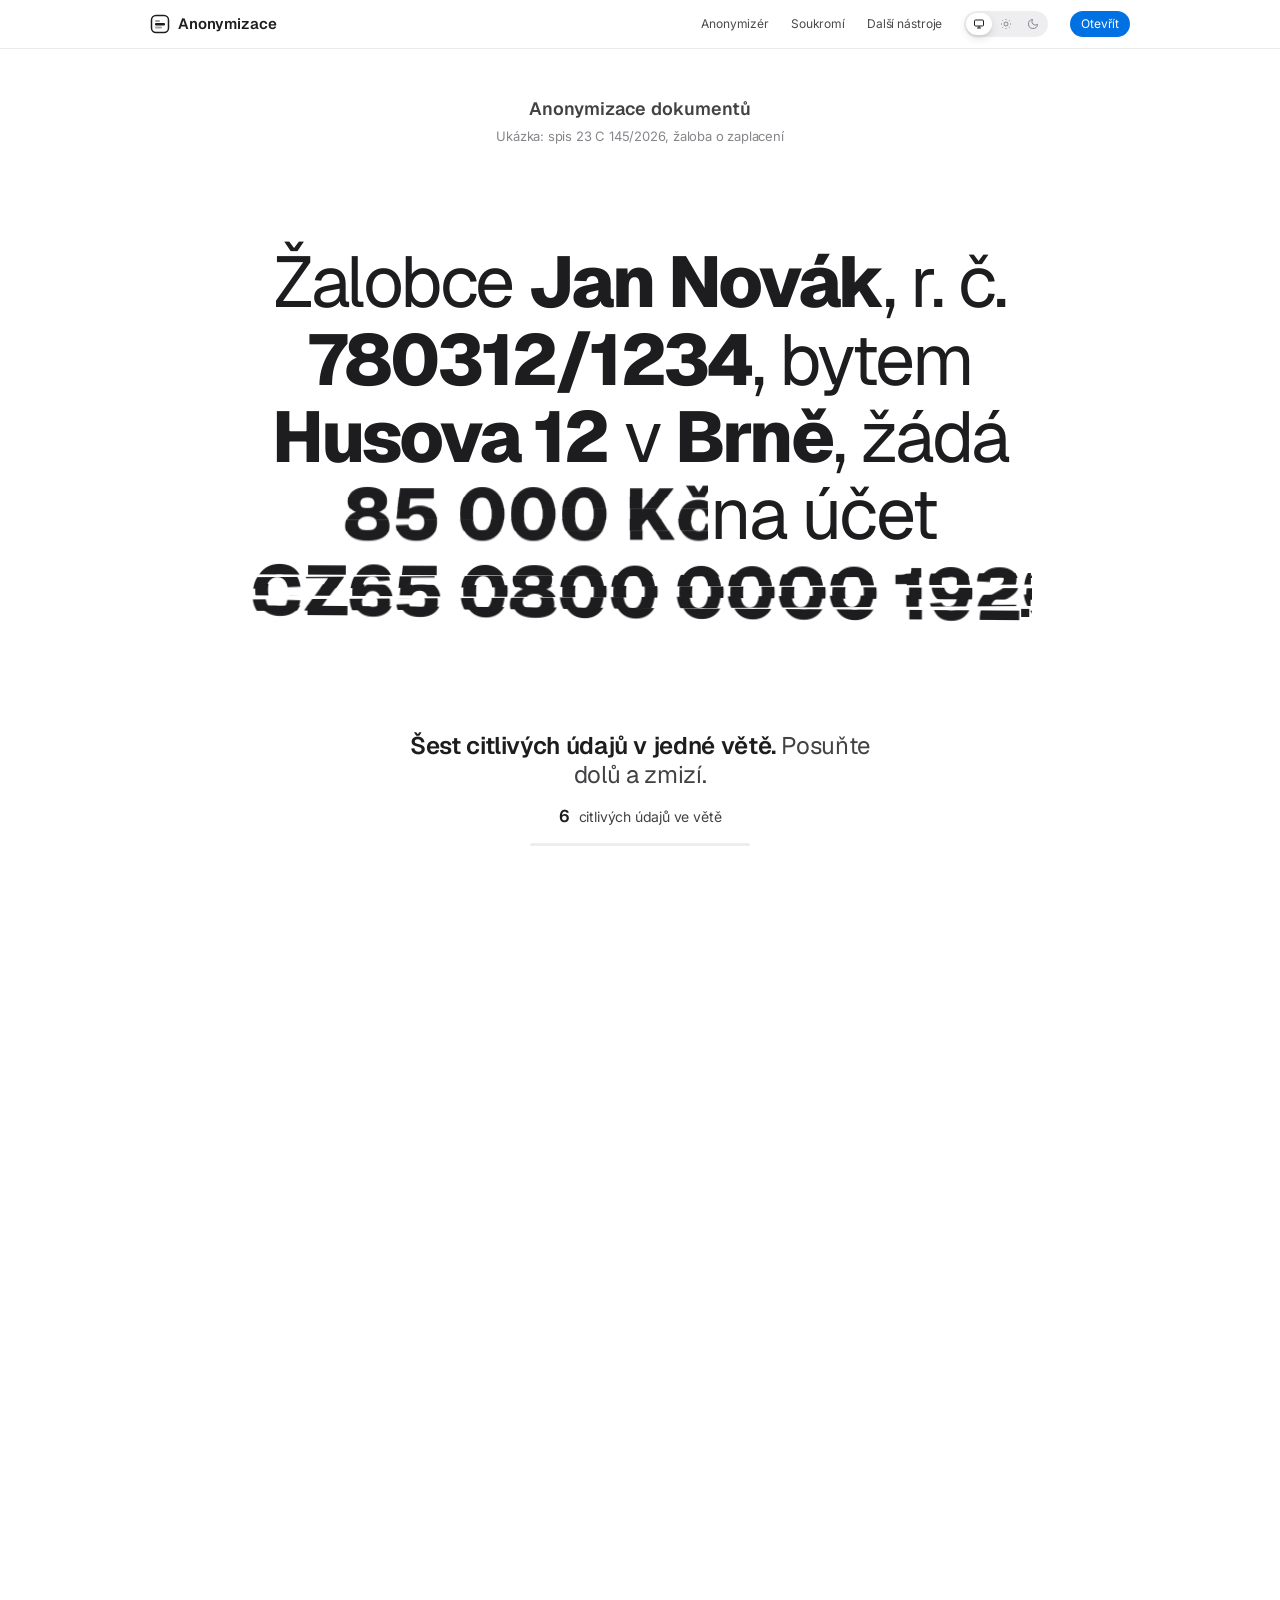
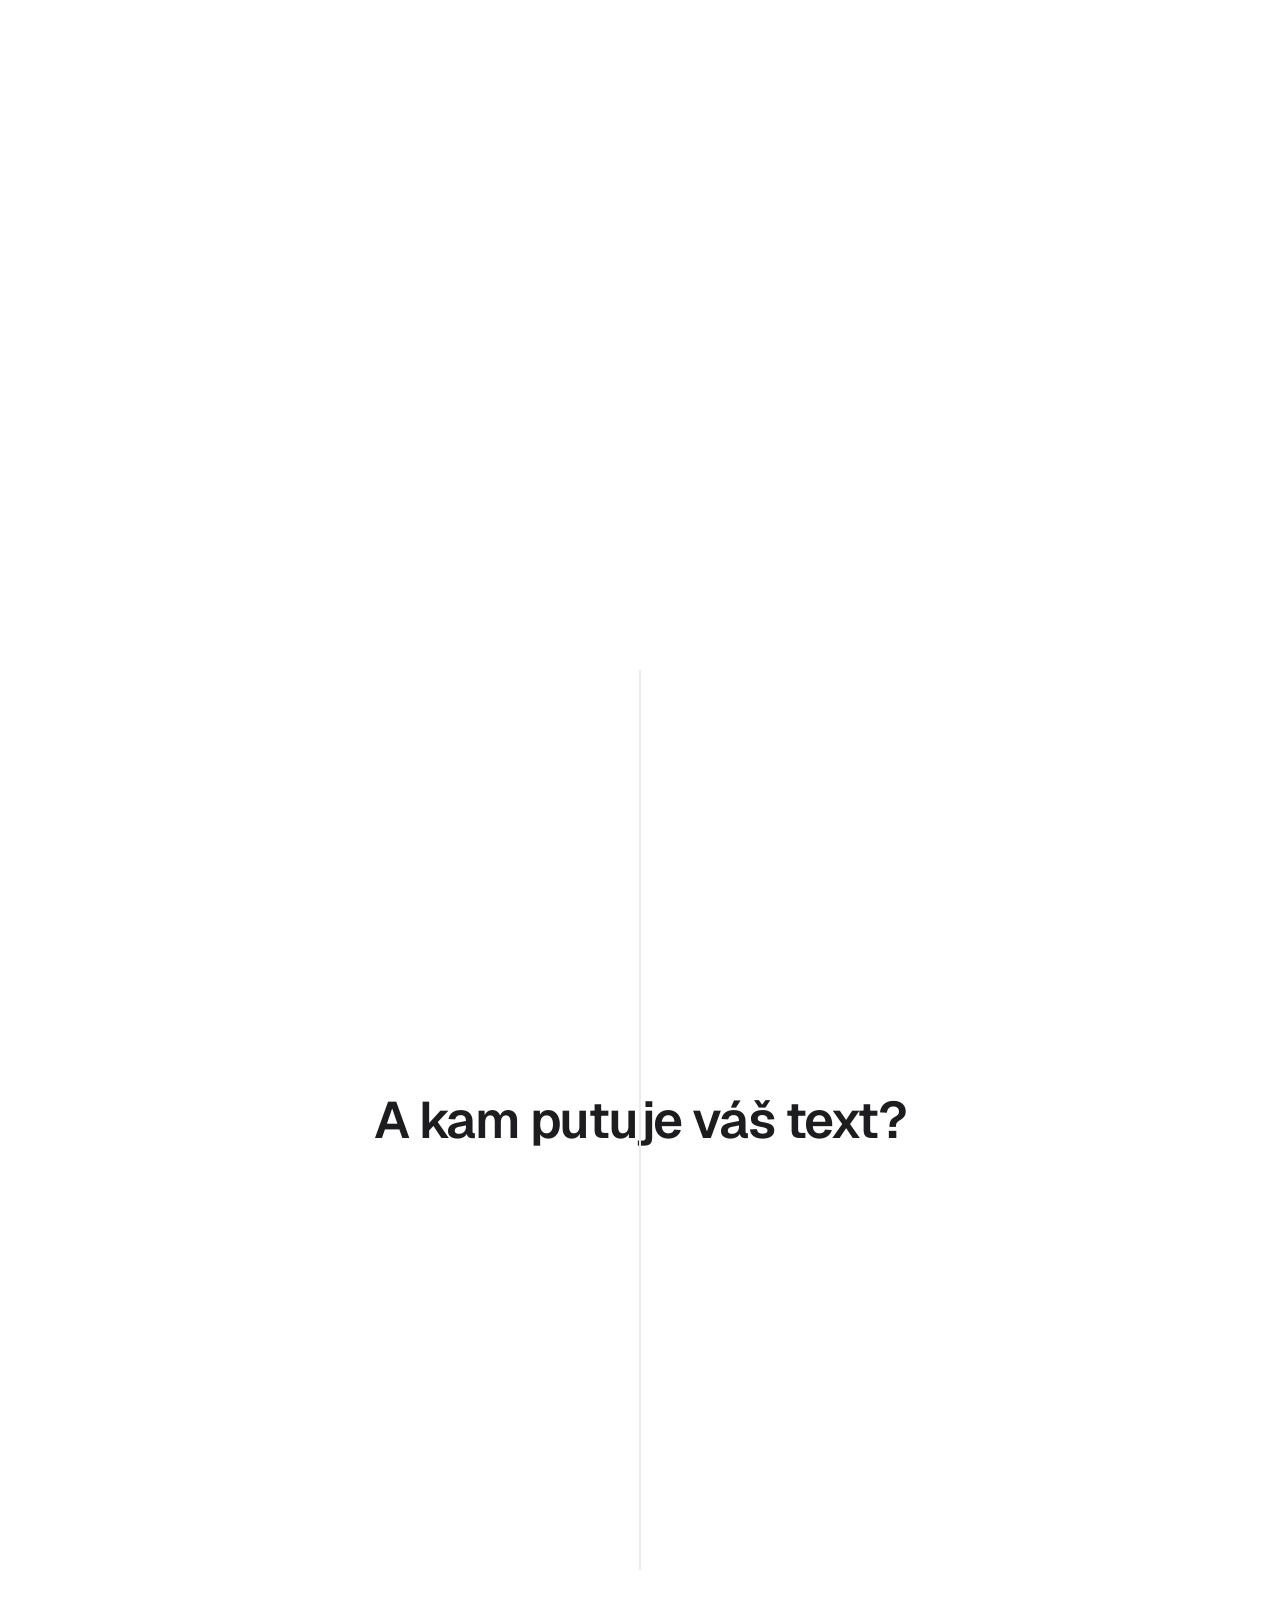
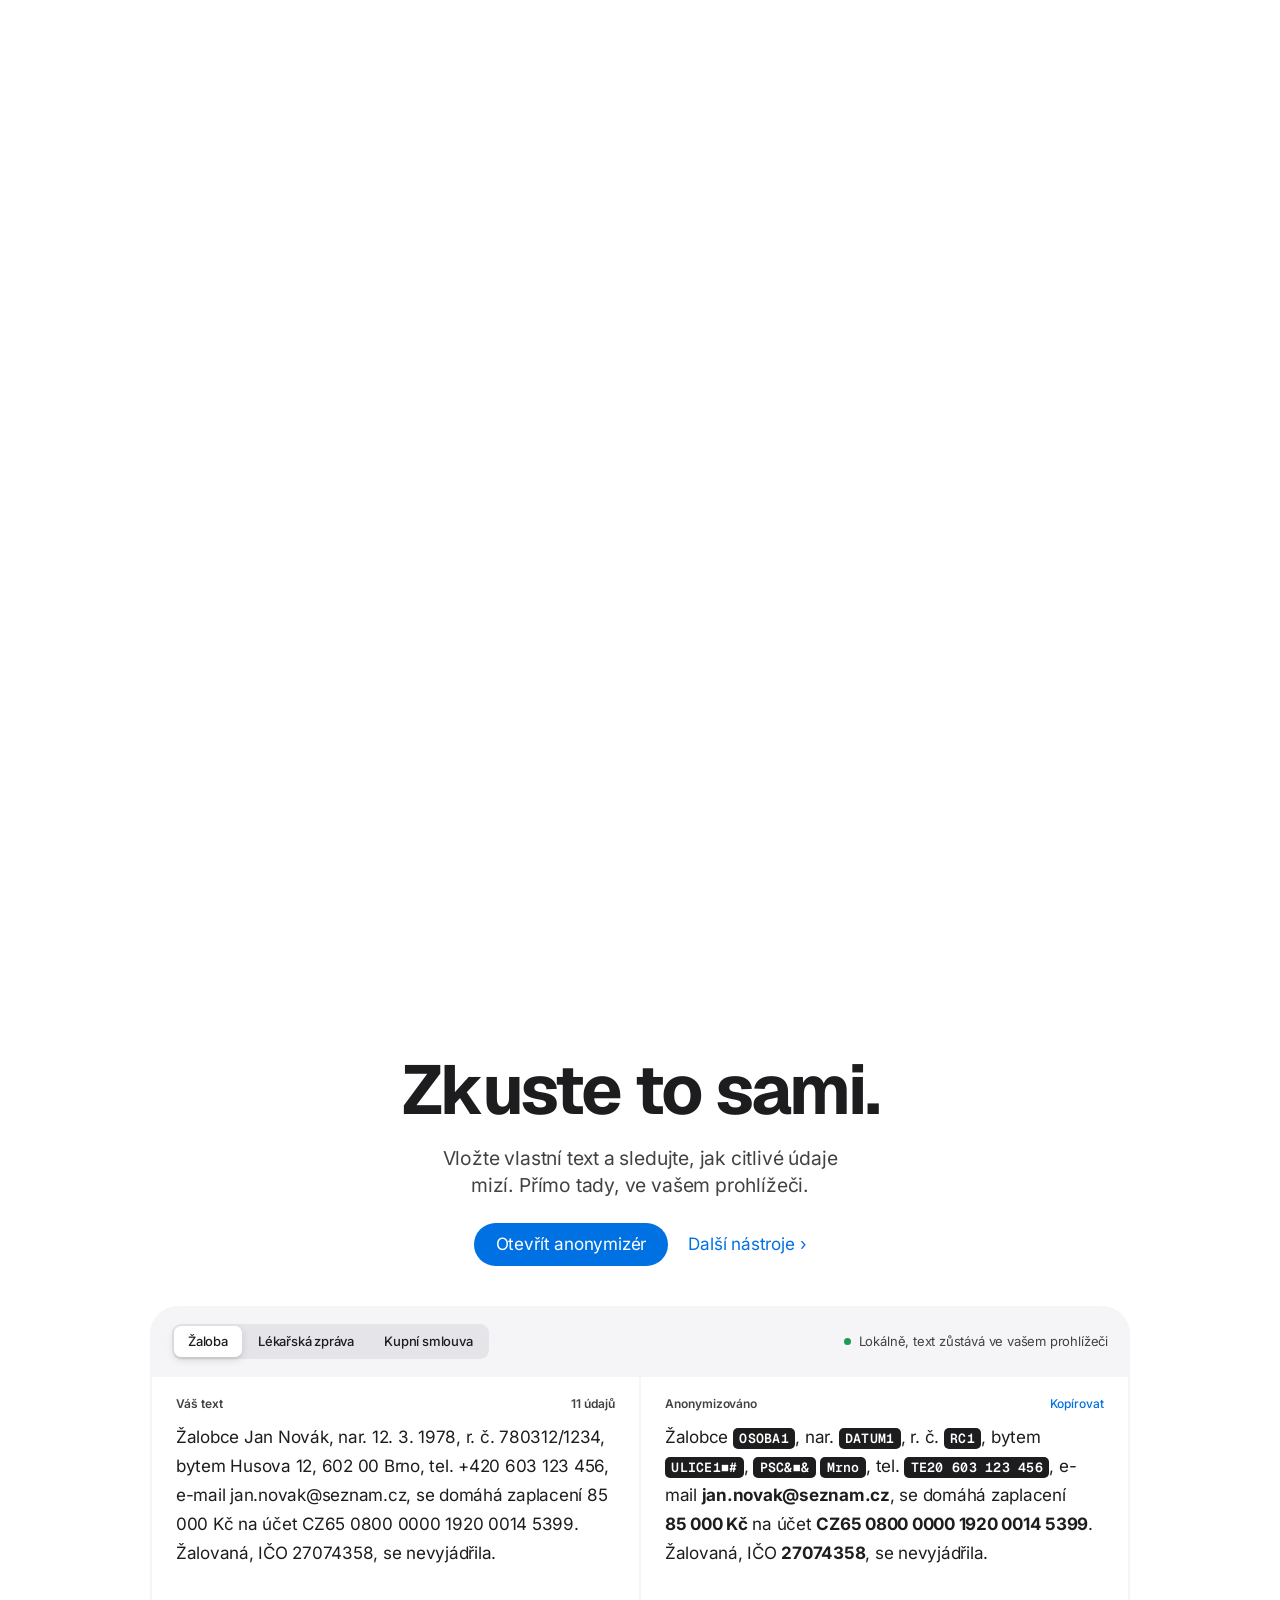
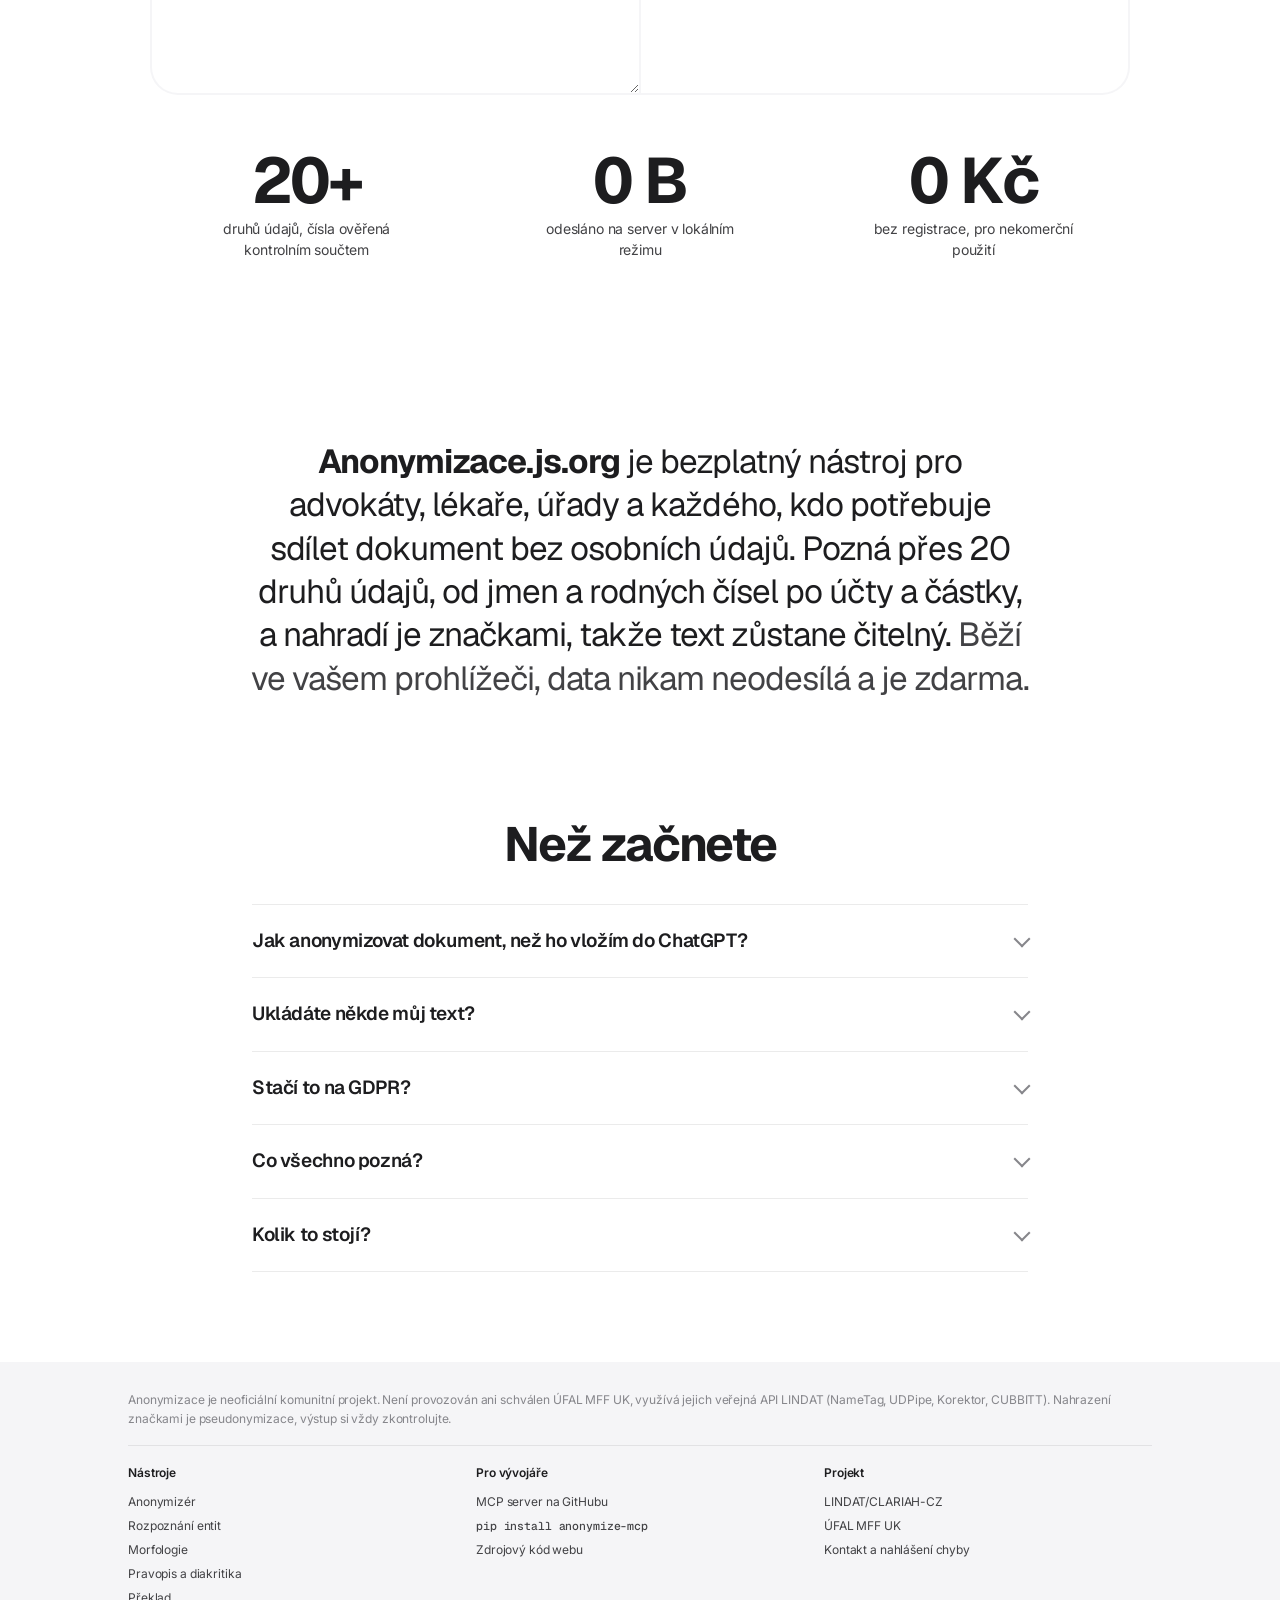
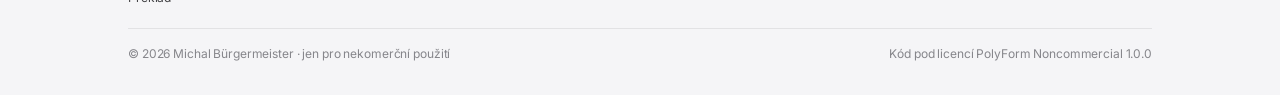
==== web/index.html @ 59de9a31 "Web anonymizace.js.org sloučen do repa (dřív Buggy1111/czech-nlp-toolkit), s historií Co-Authored-By" ====
<!DOCTYPE html>
<html lang="cs">
<head>
<meta charset="UTF-8">
<meta http-equiv="Content-Security-Policy" content="default-src 'self'; script-src 'self' 'sha256-4JSC+Jw/ElqYUpX/H+CgMYIP0Z0YMfnf02qFKsl3Cds='; connect-src 'self'; style-src 'self' 'unsafe-inline'; img-src 'self' data:; font-src 'self'; object-src 'none'; base-uri 'self'; form-action 'self'">
<meta name="viewport" content="width=device-width, initial-scale=1.0, viewport-fit=cover">
<title>Anonymizace dokumentů online zdarma | jména, rodná čísla, GDPR</title>
<meta name="description" content="Anonymizujte žaloby, lékařské zprávy i smlouvy přímo v prohlížeči, než je pošlete do ChatGPT nebo zveřejníte. Jména, rodná čísla, adresy, účty i částky se nahradí značkami. Zdarma, bez registrace, text neopustí váš počítač.">
<meta name="author" content="Michal Bürgermeister">
<meta name="robots" content="index, follow, max-image-preview:large, max-snippet:-1">
<meta name="theme-color" content="#ffffff" media="(prefers-color-scheme: light)">
<meta name="theme-color" content="#000000" media="(prefers-color-scheme: dark)">
<link rel="icon" href="favicon.svg" type="image/svg+xml">
<link rel="apple-touch-icon" href="favicon.svg">
<link rel="manifest" href="site.webmanifest">
<link rel="canonical" href="https://anonymizace.js.org/">
<link rel="alternate" hreflang="cs" href="https://anonymizace.js.org/">
<link rel="alternate" hreflang="x-default" href="https://anonymizace.js.org/">
<link rel="alternate" type="text/markdown" title="Popis pro AI (llms.txt)" href="https://anonymizace.js.org/llms.txt">
<meta property="og:type" content="website">
<meta property="og:site_name" content="Anonymizace">
<meta property="og:locale" content="cs_CZ">
<meta property="og:title" content="Anonymizace českých dokumentů — text neopustí váš počítač">
<meta property="og:description" content="Jména, rodná čísla, adresy, účty i částky se nahradí značkami. Zdarma, v prohlížeči, bez registrace.">
<meta property="og:url" content="https://anonymizace.js.org/">
<meta property="og:image" content="https://anonymizace.js.org/og-image.png">
<meta property="og:image:width" content="1200">
<meta property="og:image:height" content="630">
<meta property="og:image:alt" content="Věta ze spisu, ve které jsou jméno, rodné číslo, adresa, částka a účet nahrazené značkami OSOBA1, RC1, ULICE1, CASTKA1 a IBAN1.">
<meta name="twitter:card" content="summary_large_image">
<meta name="twitter:title" content="Anonymizace českých dokumentů — text neopustí váš počítač">
<meta name="twitter:description" content="Jména, rodná čísla, adresy, účty i částky se nahradí značkami. Zdarma, v prohlížeči.">
<meta name="twitter:image" content="https://anonymizace.js.org/og-image.png">
<link rel="preload" href="fonts/geist-latin.woff2" as="font" type="font/woff2" crossorigin>
<link rel="stylesheet" href="css/fonts.css">
<link rel="stylesheet" href="css/site.css">
<link rel="stylesheet" href="css/landing.css">
<script src="js/theme.js"></script>
</head>
<body>
<noscript><div class="noscript">Animace a živá ukázka potřebují JavaScript. Obsah stránky si přečtete i bez něj.</div></noscript>
<header class="site-nav"><div class="nav gut">
  <a class="mark" href="./" aria-label="Anonymizace, úvod"><svg viewBox="0 0 20 20" aria-hidden="true"><rect x="1.5" y="1.5" width="17" height="17" rx="4.5" fill="none" stroke="currentColor" stroke-width="1.5"/><rect x="5" y="6" width="5" height="2" rx="1" fill="currentColor" opacity=".4"/><rect x="5" y="9" width="10" height="2.4" rx="1" fill="currentColor"/><rect x="5" y="12.4" width="7" height="2" rx="1" fill="currentColor" opacity=".4"/></svg>Anonymizace</a>
  <nav class="links" aria-label="Hlavní"><a href="anonymize.html">Anonymizér</a><a href="#vault">Soukromí</a><a href="nastroje.html">Další nástroje</a></nav>
  <div class="theme" role="group" aria-label="Vzhled">
    <button type="button" data-t="system" aria-label="Podle systému"><svg viewBox="0 0 24 24" fill="none" stroke="currentColor" stroke-width="2"><rect x="3" y="4" width="18" height="12" rx="2"/><path d="M8 20h8M12 16v4"/></svg></button>
    <button type="button" data-t="light" aria-label="Denní režim"><svg viewBox="0 0 24 24" fill="none" stroke="currentColor" stroke-width="2"><circle cx="12" cy="12" r="4"/><path d="M12 2v2M12 20v2M4.9 4.9l1.4 1.4M17.7 17.7l1.4 1.4M2 12h2M20 12h2M4.9 19.1l1.4-1.4M17.7 6.3l1.4-1.4"/></svg></button>
    <button type="button" data-t="dark" aria-label="Noční režim"><svg viewBox="0 0 24 24" fill="none" stroke="currentColor" stroke-width="2"><path d="M21 12.8A9 9 0 1 1 11.2 3a7 7 0 0 0 9.8 9.8z"/></svg></button>
  </div>
  <a class="open" href="anonymize.html">Otevřít</a>
</div></header>

<main id="top">
<section class="dossier" id="dossier" aria-label="Ukázka anonymizace">
  <div class="d-stage gut">
    <div class="d-meta"><h1 class="d-eyebrow">Anonymizace dokumentů</h1><p class="d-sub">Ukázka: spis 23 C 145/2026, žaloba o zaplacení</p></div>
    <p class="d-text" id="dtext">Žalobce <span class="pii" data-tok="OSOBA1">Jan Novák</span>, r.&nbsp;č. <span class="pii" data-tok="RC1">780312/1234</span>, bytem <span class="pii" data-tok="ULICE1">Husova 12</span> v&nbsp;<span class="pii" data-tok="MESTO1">Brně</span>, žádá <span class="pii" data-tok="CASTKA1">85 000 Kč</span> na účet <span class="pii" data-tok="IBAN1">CZ65 0800 0000 1920</span>.</p>
    <div class="d-foot">
      <div class="d-caps">
        <p id="cap0">Šest citlivých údajů v&nbsp;jedné větě. <em>Posuňte dolů a&nbsp;zmizí.</em></p>
        <p id="cap1" style="opacity:0">Po anonymizaci <em>ani jeden.</em></p>
      </div>
      <div class="d-count"><strong id="cnt">6</strong><span>citlivých údajů ve větě</span></div>
      <div class="d-prog"><i id="dprog"></i></div>
    </div>
  </div>
</section>

<section class="vault" id="vault" aria-label="Kam jdou data">
  <div class="v-stage">
    <div class="v-mask gut" id="vmask">
      <div class="v-in">
        <div class="beat" id="bA">
          <span class="kick">Lokální režim</span>
          <h2><span id="hA1">Nikam.</span><em id="hA2">Zůstane u&nbsp;vás.</em></h2>
          <div class="flow" id="flowA" role="img" aria-label="Text neopustí váš počítač, cesta do internetu je zablokovaná"><span class="node"><svg viewBox="0 0 24 24" fill="none" stroke="currentColor" stroke-width="1.8" aria-hidden="true"><rect x="4" y="4" width="16" height="11" rx="2"/><path d="M2 19h20"/></svg>Váš počítač</span><span class="wire"><i class="pk"></i><b class="stop" aria-hidden="true">×</b></span><span class="node dim"><svg viewBox="0 0 24 24" fill="none" stroke="currentColor" stroke-width="1.8" aria-hidden="true"><circle cx="12" cy="12" r="9"/><path d="M3 12h18M12 3a14 14 0 0 1 0 18M12 3a14 14 0 0 0 0 18"/></svg>Internet</span></div>
          <div class="stats" id="statsA"><div><strong>0&nbsp;B</strong><span>odesláno</span></div><div><strong>0</strong><span>serverů</span></div><div><strong>100&nbsp;%</strong><span>ve vašem prohlížeči</span></div></div>
        </div>
        <div class="beat" id="bB" style="opacity:0;visibility:hidden">
          <span class="kick">Přesný režim</span>
          <h2><span>Potřebujete víc?</span><em>Stačí přepnout.</em></h2>
          <div class="sw" aria-hidden="true"><span id="swL">Lokálně</span><i><b id="swK"></b></i><span id="swR">Přesně</span></div>
          <div class="flow flowB" id="flowB" role="img" aria-label="V přesném režimu jde text na server LINDAT"><span class="node"><svg viewBox="0 0 24 24" fill="none" stroke="currentColor" stroke-width="1.8" aria-hidden="true"><rect x="4" y="4" width="16" height="11" rx="2"/><path d="M2 19h20"/></svg>Váš počítač</span><span class="wire" id="wireB"><i class="pk"></i></span><span class="node"><svg viewBox="0 0 24 24" fill="none" stroke="currentColor" stroke-width="1.8" aria-hidden="true"><path d="M3 9l9-5 9 5M5 9v9M19 9v9M9 9v9M15 9v9M3 20h18"/></svg>LINDAT, MFF&nbsp;UK</span></div>
          <p class="note" id="noteB">Text odejde šifrovaně na akademický server jen tehdy, když to sami zapnete. Pak pozná jména a firmy i ve skloňovaných tvarech.</p>
        </div>
      </div>
    </div>
    <div class="door l" id="dl" aria-hidden="true"><p class="v-q">A kam putuje váš text?</p></div>
    <div class="door r" id="dr"><p class="v-q">A kam putuje váš text?</p></div>
  </div>
</section>

<section class="demo gut" id="ukazka">
  <div class="demo-h" data-reveal="0"><h2>Zkuste to sami.</h2><p>Vložte vlastní text a sledujte, jak citlivé údaje mizí. Přímo tady, ve vašem prohlížeči.</p>
    <div class="ctas"><a class="btn" href="anonymize.html">Otevřít anonymizér</a><a class="lnk" href="nastroje.html">Další nástroje ›</a></div></div>
  <div class="bench" data-reveal="1">
    <div class="bench-top">
      <div class="seg" role="group" aria-label="Ukázkové texty"><button type="button" class="chip" data-s="zaloba" aria-pressed="true">Žaloba</button><button type="button" class="chip" data-s="zprava" aria-pressed="false">Lékařská zpráva</button><button type="button" class="chip" data-s="smlouva" aria-pressed="false">Kupní smlouva</button></div>
      <span class="mode"><i></i>Lokálně, text zůstává ve vašem prohlížeči</span>
    </div>
    <div class="panes">
      <div class="pane"><div class="ph"><label for="src">Váš text</label><span id="n">0 údajů</span></div><textarea id="src" spellcheck="false" maxlength="20000"></textarea></div>
      <div class="pane"><div class="ph"><span>Anonymizováno</span><button type="button" class="copy" id="copy">Kopírovat</button></div><div class="out" id="out" aria-live="polite"></div></div>
    </div>
  </div>
  <div class="facts" data-reveal="2">
    <div><strong data-to="20">20+</strong><span>druhů údajů, čísla ověřená kontrolním součtem</span></div>
    <div><strong>0&nbsp;B</strong><span>odesláno na server v lokálním režimu</span></div>
    <div><strong>0&nbsp;Kč</strong><span>bez registrace, pro nekomerční použití</span></div>
  </div>
</section>

<section class="about gut" aria-label="O nástroji">
  <p data-reveal="0"><b>Anonymizace.js.org</b> je bezplatný nástroj pro advokáty, lékaře, úřady a každého, kdo potřebuje sdílet dokument bez osobních údajů. Pozná přes 20 druhů údajů, od jmen a rodných čísel po účty a částky, a nahradí je značkami, takže text zůstane čitelný. <span>Běží ve vašem prohlížeči, data nikam neodesílá a je zdarma.</span></p>
</section>

<section class="faq gut" id="otazky">
  <h2>Než začnete</h2>
    <details><summary>Jak anonymizovat dokument, než ho vložím do ChatGPT?</summary><p>Vložte text do anonymizéru nebo nahrajte PDF, Word či TXT. Jména, rodná čísla, adresy, účty a další údaje se nahradí značkami jako OSOBA1 nebo RC1. Výsledek zkopírujete a vložíte do ChatGPT, Claude nebo Gemini. Model pak pracuje s textem, ale osobní údaje nevidí.</p></details>
  <details><summary>Ukládáte někde můj text?</summary><p>Ne. Web nemá vlastní server ani databázi. V lokálním režimu text vůbec neopustí prohlížeč. V přesném režimu ho zpracuje akademický server LINDAT na MFF UK a výsledek se vrátí jen vám.</p></details>
  <details><summary>Stačí to na GDPR?</summary><p>Nahrazení značkami je pseudonymizace podle čl. 4 odst. 5 GDPR. Výrazně snižuje riziko, ale za výsledek odpovídá ten, kdo dokument předává. Výstup si před odesláním vždy přečtěte.</p></details>
  <details><summary>Co všechno pozná?</summary><p>Jména, rodná čísla s kontrolou dělitelnosti, IČO, DIČ, IBAN a čísla účtů, peněžní částky, platební karty, telefony, e-maily, adresy a PSČ, data narození, SPZ, VIN, čísla dokladů, datové schránky, spisové značky i diagnózy MKN-10.</p></details>
  <details><summary>Kolik to stojí?</summary><p>Nic, pro nekomerční použití. Projekt je neoficiální a staví na veřejných nástrojích LINDAT a ÚFAL MFF UK.</p></details>
</section>
</main>

<footer class="site-footer gut"><div class="f-in">
  <p class="f-note">Anonymizace je neoficiální komunitní projekt. Není provozován ani schválen ÚFAL MFF UK, využívá jejich veřejná API LINDAT (NameTag, UDPipe, Korektor, CUBBITT). Nahrazení značkami je pseudonymizace, výstup si vždy zkontrolujte.</p>
  <div class="f-cols">
    <div><h2>Nástroje</h2><a href="anonymize.html">Anonymizér</a><a href="nastroje.html#ner">Rozpoznání entit</a><a href="nastroje.html#morf">Morfologie</a><a href="nastroje.html#korek">Pravopis a diakritika</a><a href="nastroje.html#prek">Překlad</a></div>
    <div><h2>Pro vývojáře</h2><a href="https://github.com/Buggy1111/anonymize-mcp" rel="noopener">MCP server na GitHubu</a><a href="https://pypi.org/project/anonymize-mcp/" rel="noopener"><code>pip install anonymize-mcp</code></a><a href="https://github.com/Buggy1111/czech-nlp-toolkit" rel="noopener">Zdrojový kód webu</a></div>
    <div><h2>Projekt</h2><a href="https://lindat.mff.cuni.cz/" rel="noopener">LINDAT/CLARIAH-CZ</a><a href="https://ufal.mff.cuni.cz/" rel="noopener">ÚFAL MFF UK</a><a href="mailto:michalbugy12@gmail.com?subject=Anonymizace%20%E2%80%93%20zp%C4%9Btn%C3%A1%20vazba">Kontakt a nahlášení chyby</a></div>
  </div>
  <div class="f-bottom"><span>© 2026 Michal Bürgermeister · jen pro nekomerční použití</span><span>Kód pod licencí PolyForm Noncommercial 1.0.0</span></div>
</div></footer>

<script src="js/vendor/lenis.min.js"></script>
<script src="js/ner-common.js"></script>
<script src="js/anonymize-engine.js"></script>
<script src="js/site.js"></script>
<script src="js/landing.js"></script>

<script type="application/ld+json">
{"@context":"https://schema.org","@graph":[{"@type":"WebSite","@id":"https://anonymizace.js.org/#web","url":"https://anonymizace.js.org/","name":"Anonymizace","alternateName":["Anonymizace.js.org","Czech NLP Toolkit"],"inLanguage":"cs","description":"Anonymizace českých dokumentů v prohlížeči.","publisher":{"@id":"https://anonymizace.js.org/#autor"}},{"@type":"Person","@id":"https://anonymizace.js.org/#autor","name":"Michal Bürgermeister","url":"https://github.com/Buggy1111","sameAs":["https://github.com/Buggy1111","https://pypi.org/project/anonymize-mcp/"]},{"@type":"WebApplication","@id":"https://anonymizace.js.org/#app","name":"Anonymizace dokumentů","url":"https://anonymizace.js.org/","description":"Bezplatná anonymizace osobních údajů v českých dokumentech přímo v prohlížeči. Jména, rodná čísla, adresy, účty i peněžní částky se nahradí značkami OSOBA1, RC1, CASTKA1. Lokální offline režim i přesný režim s rozpoznáváním entit (NameTag, ÚFAL MFF UK).","applicationCategory":"SecurityApplication","applicationSubCategory":"Anonymizace a pseudonymizace dokumentů","operatingSystem":"Webový prohlížeč","browserRequirements":"Requires JavaScript","inLanguage":"cs","isAccessibleForFree":true,"offers":{"@type":"Offer","price":"0","priceCurrency":"CZK"},"image":"https://anonymizace.js.org/og-image.png","screenshot":"https://anonymizace.js.org/og-image.png","dateModified":"2026-11-14","featureList":["Přes 20 druhů osobních údajů","Rodná čísla, IČO a IBAN ověřené kontrolním součtem","Peněžní částky","Lokální režim bez odesílání dat","Přesný režim s NER (NameTag, ÚFAL)","Nahrání PDF, DOCX a TXT"],"audience":{"@type":"Audience","audienceType":"advokáti, lékaři, úřady, soudy, novináři, vývojáři"},"author":{"@id":"https://anonymizace.js.org/#autor"},"isPartOf":{"@id":"https://anonymizace.js.org/#web"},"isBasedOn":"https://github.com/Buggy1111/anonymize-mcp","license":"https://polyformproject.org/licenses/noncommercial/1.0.0/"},{"@type":"FAQPage","@id":"https://anonymizace.js.org/#otazky","mainEntity":[{"@type":"Question","name":"Jak anonymizovat dokument, než ho vložím do ChatGPT?","acceptedAnswer":{"@type":"Answer","text":"Vložte text do anonymizéru nebo nahrajte PDF, Word či TXT. Jména, rodná čísla, adresy, účty a další údaje se nahradí značkami jako OSOBA1 nebo RC1. Výsledek zkopírujete a vložíte do ChatGPT, Claude nebo Gemini. Model pak pracuje s textem, ale osobní údaje nevidí."}},{"@type":"Question","name":"Ukládáte někde můj text?","acceptedAnswer":{"@type":"Answer","text":"Ne. Web nemá vlastní server ani databázi. V lokálním režimu text vůbec neopustí prohlížeč. V přesném režimu ho zpracuje akademický server LINDAT na MFF UK a výsledek se vrátí jen vám."}},{"@type":"Question","name":"Stačí to na GDPR?","acceptedAnswer":{"@type":"Answer","text":"Nahrazení značkami je pseudonymizace podle čl. 4 odst. 5 GDPR. Výrazně snižuje riziko, ale za výsledek odpovídá ten, kdo dokument předává. Výstup si před odesláním vždy přečtěte."}},{"@type":"Question","name":"Co všechno pozná?","acceptedAnswer":{"@type":"Answer","text":"Jména, rodná čísla s kontrolou dělitelnosti, IČO, DIČ, IBAN a čísla účtů, peněžní částky, platební karty, telefony, e-maily, adresy a PSČ, data narození, SPZ, VIN, čísla dokladů, datové schránky, spisové značky i diagnózy MKN-10."}},{"@type":"Question","name":"Kolik to stojí?","acceptedAnswer":{"@type":"Answer","text":"Nic, pro nekomerční použití. Projekt je neoficiální a staví na veřejných nástrojích LINDAT a ÚFAL MFF UK."}}]}]}
</script>
</body>
</html>
---- web/css/fonts.css ----
/* Self-hosted (SIL OFL 1.1): Geist, Geist Mono (Vercel), Inter (Rasmus Andersson). Bez Google Fonts — žádný požadavek na třetí stranu. */
@font-face{font-family:'Geist';font-style:normal;font-weight:300 800;font-display:swap;src:url(../fonts/geist-latin-ext.woff2) format('woff2');unicode-range:U+0100-02BA, U+02BD-02C5, U+02C7-02CC, U+02CE-02D7, U+02DD-02FF, U+0304, U+0308, U+0329, U+1D00-1DBF, U+1E00-1E9F, U+1EF2-1EFF, U+2020, U+20A0-20AB, U+20AD-20C4, U+2113, U+2C60-2C7F, U+A720-A7FF}
@font-face{font-family:'Geist';font-style:normal;font-weight:300 800;font-display:swap;src:url(../fonts/geist-latin.woff2) format('woff2');unicode-range:U+0000-00FF, U+0131, U+0152-0153, U+02BB-02BC, U+02C6, U+02DA, U+02DC, U+0304, U+0308, U+0329, U+2000-206F, U+20AC, U+2122, U+2191, U+2193, U+2212, U+2215, U+FEFF, U+FFFD}
@font-face{font-family:'Geist Mono';font-style:normal;font-weight:500 600;font-display:swap;src:url(../fonts/geist-mono-latin-ext.woff2) format('woff2');unicode-range:U+0100-02BA, U+02BD-02C5, U+02C7-02CC, U+02CE-02D7, U+02DD-02FF, U+0304, U+0308, U+0329, U+1D00-1DBF, U+1E00-1E9F, U+1EF2-1EFF, U+2020, U+20A0-20AB, U+20AD-20C4, U+2113, U+2C60-2C7F, U+A720-A7FF}
@font-face{font-family:'Geist Mono';font-style:normal;font-weight:500 600;font-display:swap;src:url(../fonts/geist-mono-latin.woff2) format('woff2');unicode-range:U+0000-00FF, U+0131, U+0152-0153, U+02BB-02BC, U+02C6, U+02DA, U+02DC, U+0304, U+0308, U+0329, U+2000-206F, U+20AC, U+2122, U+2191, U+2193, U+2212, U+2215, U+FEFF, U+FFFD}
@font-face{font-family:'Inter';font-style:normal;font-weight:400 700;font-display:swap;src:url(../fonts/inter-latin-ext.woff2) format('woff2');unicode-range:U+0100-02BA, U+02BD-02C5, U+02C7-02CC, U+02CE-02D7, U+02DD-02FF, U+0304, U+0308, U+0329, U+1D00-1DBF, U+1E00-1E9F, U+1EF2-1EFF, U+2020, U+20A0-20AB, U+20AD-20C4, U+2113, U+2C60-2C7F, U+A720-A7FF}
@font-face{font-family:'Inter';font-style:normal;font-weight:400 700;font-display:swap;src:url(../fonts/inter-latin.woff2) format('woff2');unicode-range:U+0000-00FF, U+0131, U+0152-0153, U+02BB-02BC, U+02C6, U+02DA, U+02DC, U+0304, U+0308, U+0329, U+2000-206F, U+20AC, U+2122, U+2191, U+2193, U+2212, U+2215, U+FEFF, U+FFFD}
---- web/css/site.css ----
/* site.css — sdílený vzhled všech stránek (tokeny, lišta, patička, tlačítka, přepínače).
   Styl: Apple-like. Bílá / #f5f5f7 ve dne, černá v noci, šedé jen na vedlejší text,
   modrá jen na akce. Zvýraznění = tloušťka písma, ne barva. */
:root{
  --bg:#ffffff; --bg2:#f5f5f7; --fg:#1d1d1f; --fg2:#424245; --mut:#86868b; --line:rgba(0,0,0,.08); --line2:rgba(0,0,0,.14);
  --pii:#1d1d1f; --blue:#0071e3; --blue-h:#0077ed; --ok:#1d9a55; --err:#d70015;
  --glass:rgba(255,255,255,.72); --seg:rgba(118,118,128,.12); --seg-on:#ffffff; --shadow:0 3px 8px rgba(0,0,0,.12),0 3px 1px rgba(0,0,0,.04);
  --tok-bg:#1d1d1f; --tok-fg:#ffffff;
  --f-display:"Geist","Inter","Segoe UI",system-ui,sans-serif;
  --f-body:"Inter","Segoe UI",system-ui,-apple-system,sans-serif;
  --f-mono:"Geist Mono",ui-monospace,"SF Mono",Menlo,Consolas,monospace;
  --ease:cubic-bezier(.28,.11,.32,1);
  color-scheme:light;
}
@media (prefers-color-scheme: dark){:root:not([data-theme="light"]){
  --bg:#000000; --bg2:#161617; --fg:#f5f5f7; --fg2:#d2d2d7; --mut:#86868b; --line:rgba(255,255,255,.1); --line2:rgba(255,255,255,.18);
  --pii:#f5f5f7; --blue:#0a84ff; --blue-h:#409cff; --ok:#30d158; --err:#ff6961;
  --glass:rgba(22,22,23,.72); --seg:rgba(118,118,128,.24); --seg-on:#636366; --shadow:0 3px 8px rgba(0,0,0,.4);
  --tok-bg:#f5f5f7; --tok-fg:#000000; color-scheme:dark}}
:root[data-theme="dark"]{
  --bg:#000000; --bg2:#161617; --fg:#f5f5f7; --fg2:#d2d2d7; --mut:#86868b; --line:rgba(255,255,255,.1); --line2:rgba(255,255,255,.18);
  --pii:#f5f5f7; --blue:#0a84ff; --blue-h:#409cff; --ok:#30d158; --err:#ff6961;
  --glass:rgba(22,22,23,.72); --seg:rgba(118,118,128,.24); --seg-on:#636366; --shadow:0 3px 8px rgba(0,0,0,.4);
  --tok-bg:#f5f5f7; --tok-fg:#000000; color-scheme:dark}

*{box-sizing:border-box}
html{-webkit-text-size-adjust:100%}
html.lenis,html.lenis body{height:auto}
.lenis.lenis-smooth{scroll-behavior:auto!important}
body{margin:0;background:var(--bg);color:var(--fg);font-family:var(--f-body);font-size:17px;line-height:1.5;letter-spacing:-.011em;
  -webkit-font-smoothing:antialiased;-moz-osx-font-smoothing:grayscale;text-rendering:optimizeLegibility;font-feature-settings:"cv11","ss03";
  overflow-x:hidden;transition:background .5s,color .5s}
body::before{content:"";position:fixed;inset:0 0 auto;height:env(safe-area-inset-top,0px);z-index:30;background:var(--glass)}
a{color:inherit}
img{max-width:100%}
::selection{background:rgba(0,113,227,.25)}
:focus-visible{outline:2px solid var(--blue);outline-offset:3px;border-radius:6px}
[hidden]{display:none!important}
.gut{padding-left:max(22px,env(safe-area-inset-left,0px));padding-right:max(22px,env(safe-area-inset-right,0px))}
.sr{position:absolute;width:1px;height:1px;overflow:hidden;clip:rect(0 0 0 0);white-space:nowrap}
.noscript{background:var(--fg);color:var(--bg);text-align:center;padding:12px;font-size:14px}

/* ── lišta ── */
.site-nav{position:fixed;top:env(safe-area-inset-top,0px);left:0;right:0;z-index:20;background:var(--glass);
  backdrop-filter:saturate(180%) blur(20px);-webkit-backdrop-filter:saturate(180%) blur(20px);border-bottom:1px solid var(--line)}
.nav{max-width:1024px;margin:0 auto;height:48px;display:flex;align-items:center;gap:22px}
.mark{display:flex;align-items:center;gap:8px;text-decoration:none;margin-right:auto;font-family:var(--f-display);font-weight:600;font-size:15px;letter-spacing:-.01em}
.mark svg{width:20px;height:20px;flex:none}
.links{display:flex;gap:22px}
.links a{font-size:12px;letter-spacing:-.01em;text-decoration:none;color:var(--fg);opacity:.8;transition:opacity .2s}
.links a:hover,.links a[aria-current="page"]{opacity:1}
.links a[aria-current="page"]{font-weight:600}
.theme{display:flex;gap:1px;padding:2px;border-radius:999px;background:var(--seg)}
.theme button{all:unset;cursor:pointer;width:26px;height:22px;display:grid;place-items:center;border-radius:999px;color:var(--mut);transition:background .25s,color .25s}
.theme button:hover{color:var(--fg)}
.theme button[aria-pressed="true"]{background:var(--seg-on);color:var(--fg);box-shadow:var(--shadow)}
.theme button:focus-visible{outline:2px solid var(--blue)}
.theme svg{width:12px;height:12px}
.open{font-size:12px;text-decoration:none;padding:4px 11px;border-radius:999px;background:var(--blue);color:#fff;transition:background .2s;white-space:nowrap}
.open:hover{background:var(--blue-h)}

/* ── tlačítka, odkazy, přepínače ── */
.btn{all:unset;cursor:pointer;display:inline-flex;align-items:center;gap:8px;font-size:17px;line-height:1.2;padding:11px 22px;border-radius:999px;background:var(--blue);color:#fff;transition:background .2s;text-decoration:none}
.btn:hover{background:var(--blue-h)}
.btn:disabled{opacity:.45;cursor:default}
.btn:focus-visible{outline:2px solid var(--blue);outline-offset:3px}
.btn.sm{font-size:14px;padding:8px 16px}
.btn.ghost{background:var(--seg);color:var(--fg)}
.btn.ghost:hover{background:var(--line2)}
.lnk{font-size:17px;text-decoration:none;color:var(--blue)}
.lnk:hover{text-decoration:underline}
.seg{display:inline-flex;flex-wrap:wrap;gap:2px;padding:2px;border-radius:9px;background:var(--seg)}
.chip{all:unset;cursor:pointer;font-size:13px;font-weight:500;padding:6px 14px;border-radius:7px;color:var(--fg);white-space:nowrap;transition:background .25s,box-shadow .25s}
.chip[aria-pressed="true"],.chip.active{background:var(--seg-on);box-shadow:var(--shadow)}
.chip:focus-visible{outline:2px solid var(--blue)}
.tok{font-family:var(--f-mono);font-size:.78em;font-weight:600;letter-spacing:.02em;padding:.16em .48em;border-radius:5px;background:var(--tok-bg);color:var(--tok-fg);white-space:nowrap}

/* ── pracovní plocha (ukázka na úvodu i anonymizér) ── */
.bench{background:var(--bg2);border-radius:28px;overflow:hidden}
.bench-top{display:flex;flex-wrap:wrap;gap:12px 20px;align-items:center;justify-content:space-between;padding:18px 22px}
.mode{display:flex;align-items:center;gap:8px;font-size:13px;color:var(--fg2)}
.mode i{width:7px;height:7px;border-radius:50%;background:var(--ok)}
.panes{display:grid;grid-template-columns:1fr 1fr;gap:2px;padding:0 2px 2px}
.pane{min-width:0;display:grid;grid-template-rows:auto 1fr;background:var(--bg);border-radius:0 0 0 26px}
.pane+.pane{border-radius:0 0 26px 0}
.ph{display:flex;justify-content:space-between;align-items:center;padding:18px 24px 0;font-size:12px;font-weight:600;color:var(--fg2);letter-spacing:-.005em}
textarea,.out{font-family:var(--f-body);font-size:17px;line-height:1.7;color:var(--fg);padding:10px 24px 28px;min-height:280px;letter-spacing:-.015em}
textarea{width:100%;border:0;background:transparent;resize:vertical;outline:none;caret-color:var(--blue)}
.out{white-space:pre-wrap;overflow-wrap:anywhere}
.ph-tok{font-family:var(--f-mono);font-size:.78em;font-weight:600;letter-spacing:.02em;padding:.16em .48em;border-radius:5px;background:var(--tok-bg);color:var(--tok-fg);white-space:nowrap}
.tok.raw,.ph-tok.raw{background:transparent;color:var(--pii);font-family:var(--f-body);font-size:1em;font-weight:800;letter-spacing:-.015em;padding:0}
.copy{all:unset;cursor:pointer;font-size:12px;font-weight:500;color:var(--blue)}
.copy:hover{text-decoration:underline}
.copy:focus-visible{outline:2px solid var(--blue)}

/* ── nadpisy stránek nástrojů ── */
.page-head{max-width:1024px;margin:0 auto;padding-block:120px 36px;text-align:center;display:grid;justify-items:center;gap:16px}
.page-head .kick{font-family:var(--f-display);font-weight:600;font-size:clamp(15px,1.4vw,19px);color:var(--fg2)}
.page-head h1{margin:0;font-family:var(--f-display);font-weight:700;font-size:clamp(40px,6vw,80px);letter-spacing:-.045em;line-height:1.02;text-wrap:balance}
.page-head h1 em{font-style:normal;font-weight:300}
.page-head p{margin:0;max-width:40ch;font-size:clamp(17px,1.5vw,21px);color:var(--fg2);line-height:1.42}

/* ── otázky ── */
.faq{max-width:820px;margin:0 auto;padding-block:12vh 10vh}
.faq h2{margin:0 0 24px;font-family:var(--f-display);font-weight:700;font-size:clamp(32px,4vw,48px);letter-spacing:-.04em;text-align:center}
.faq details{border-bottom:1px solid var(--line)}
.faq details:first-of-type{border-top:1px solid var(--line)}
.faq summary{cursor:pointer;list-style:none;display:flex;justify-content:space-between;gap:20px;padding:22px 0;font-family:var(--f-display);font-weight:600;font-size:19px;letter-spacing:-.02em}
.faq summary::-webkit-details-marker{display:none}
.faq summary::after{content:"";flex:none;width:10px;height:10px;margin-top:6px;border-right:2px solid var(--mut);border-bottom:2px solid var(--mut);transform:rotate(45deg);transition:transform .3s var(--ease)}
.faq details[open] summary::after{transform:rotate(-135deg)}
.faq p{margin:0 0 22px;color:var(--fg2);max-width:65ch}

/* ── patička ── */
.site-footer{background:var(--bg2);font-size:12px;color:var(--mut);letter-spacing:-.01em}
.f-in{max-width:1024px;margin:0 auto;padding-block:28px 32px;display:grid;gap:18px}
.f-note{margin:0;padding-bottom:16px;border-bottom:1px solid var(--line);line-height:1.6}
.f-cols{display:grid;grid-template-columns:repeat(3,1fr);gap:20px}
.f-cols h2{margin:0 0 8px;font-size:12px;font-weight:600;color:var(--fg)}
.f-cols a,.f-cols span{display:block;text-decoration:none;color:var(--fg2);padding:3px 0}
.f-cols a:hover{text-decoration:underline}
.f-cols code{font-family:var(--f-mono);font-size:11.5px}
.f-bottom{display:flex;flex-wrap:wrap;justify-content:space-between;gap:8px;padding-top:16px;border-top:1px solid var(--line)}

@media (max-width:760px){
  .links,.open{display:none}
  .f-cols{grid-template-columns:1fr 1fr}
  .page-head{padding-block:96px 28px}
  .panes{grid-template-columns:1fr}
  .pane,.pane+.pane{border-radius:0}
  .pane+.pane{border-radius:0 0 26px 26px}
  .bench-top{justify-content:flex-start;padding:14px}
  .chip{padding:6px 10px;font-size:12.5px}
}
@media (prefers-reduced-motion:reduce){*,*::before,*::after{animation:none!important;transition:none!important}}
---- web/css/landing.css ----
/* landing.css — úvodní stránka: spis (skartovačka), dveře „Kam putuje váš text", ukázka. */
/* dossier */
.dossier{position:relative;height:430vh}
.d-stage{position:sticky;top:0;height:100vh;height:100svh;display:grid;grid-template-rows:auto 1fr auto;padding-block:96px 6vh;max-width:1180px;margin:0 auto;text-align:center}
.d-eyebrow{margin:0;font-family:var(--f-display);font-size:clamp(15px,1.4vw,19px);font-weight:600;letter-spacing:.004em;color:var(--fg2)}
.d-text{align-self:center;justify-self:center;margin:0;font-family:var(--f-display);font-weight:600;font-size:clamp(34px,5.6vw,80px);line-height:1.08;letter-spacing:-.035em;color:var(--fg);font-weight:400;max-width:20ch;text-wrap:balance}
.w{display:inline-block;overflow:hidden;vertical-align:top;padding:0 .05em .12em;margin:0 -.05em -.12em}
.w.free{overflow:visible}
.wi{display:inline-block}
.pii{position:relative;display:inline-block;white-space:nowrap;color:var(--pii);font-weight:800;letter-spacing:-.04em}
.pii canvas{position:absolute;left:-14px;top:0;pointer-events:none;visibility:hidden}
.pii .rb{position:absolute;left:-.05em;right:-.05em;top:.14em;bottom:.06em;background:var(--pii);border-radius:.12em;opacity:0}
.pii .tk{position:absolute;inset:.14em 0 .06em;display:grid;place-items:center;font-family:var(--f-mono);font-weight:600;font-size:.26em;letter-spacing:.3em;color:var(--bg);opacity:0;white-space:nowrap}
.d-foot{display:grid;justify-items:center;gap:14px}
.d-caps{position:relative;width:100%;min-height:2.6em;font-family:var(--f-display);font-weight:600;font-size:clamp(19px,1.9vw,24px);line-height:1.2;letter-spacing:-.015em}
.d-caps>*{position:absolute;left:0;right:0;bottom:0;margin:0 auto;font:inherit;max-width:30ch}
.d-caps em{font-style:normal;font-weight:400;color:var(--fg2)}
.d-meta{display:grid;gap:4px;justify-items:center}
.d-sub{margin:0;font-size:13px;color:var(--mut)}
.about{max-width:900px;margin:0 auto;padding-block:10vh 0;text-align:center}
.about p{margin:0;font-family:var(--f-display);font-weight:400;font-size:clamp(22px,2.6vw,34px);line-height:1.3;letter-spacing:-.03em;color:var(--fg);text-wrap:balance}
.about b{font-weight:700}
.about span{color:var(--fg2)}
.d-count{display:flex;align-items:baseline;gap:8px;font-size:14px;color:var(--fg2)}
.d-count strong{font-family:var(--f-display);font-weight:600;font-size:17px;color:var(--fg);font-variant-numeric:tabular-nums;min-width:1ch}
.d-prog{width:min(220px,50%);height:3px;border-radius:3px;background:var(--seg);position:relative;overflow:hidden}
.d-prog i{position:absolute;inset:0;background:var(--fg);border-radius:3px;transform:scaleX(0);transform-origin:left}

/* vault: question → mask → "Nikam." → flow blocked + stats → switch to precise mode → flow to LINDAT */
.vault{position:relative;height:560vh}
.v-stage{position:sticky;top:0;height:100vh;height:100svh;display:grid;place-items:center;overflow:hidden}
.v-q{margin:0;text-align:center;font-family:var(--f-display);font-weight:600;font-size:clamp(28px,4vw,56px);letter-spacing:-.03em;color:var(--fg)}
.v-mask{position:absolute;inset:0;background:var(--fg);color:var(--bg);display:grid;place-items:center}
.door{position:absolute;top:0;bottom:0;width:50%;z-index:2;background:var(--bg);overflow:hidden;display:grid;align-items:center;will-change:transform}
.door.l{left:0;border-right:1px solid var(--line)}.door.r{right:0;border-left:1px solid var(--line)}
.door .v-q{position:absolute;width:200%;padding:0 22px}
.door.l .v-q{left:0}.door.r .v-q{right:0}
.door::after{content:"";position:absolute;top:0;bottom:0;width:40px;pointer-events:none;opacity:var(--sh,0)}
.door.l::after{right:0;background:linear-gradient(90deg,transparent,rgba(0,0,0,.18))}.door.r::after{left:0;background:linear-gradient(-90deg,transparent,rgba(0,0,0,.18))}
.v-in{display:grid;width:100%;max-width:980px}
.beat{grid-area:1/1;display:grid;gap:clamp(18px,2.6vh,30px);justify-items:center;align-content:center;text-align:center}
.beat .kick{font-family:var(--f-display);font-weight:600;font-size:clamp(14px,1.3vw,17px);letter-spacing:.01em;opacity:.6}
.beat h2{margin:0;font-family:var(--f-display);font-weight:700;font-size:clamp(44px,7.6vw,116px);line-height:1;letter-spacing:-.05em}
.beat h2 span,.beat h2 em{display:block;font-style:normal}
.beat h2 em{font-weight:300}
.beat p.note{margin:0;max-width:44ch;font-size:clamp(15px,1.3vw,18px);line-height:1.5;opacity:.75}
.flow{display:flex;align-items:center;gap:14px;width:min(560px,100%)}
.node{flex:none;display:flex;align-items:center;gap:10px;padding:10px 14px;border-radius:14px;border:1px solid color-mix(in srgb,currentColor 18%,transparent);font-size:14px;font-weight:500;white-space:nowrap}
.node svg{width:20px;height:20px}
.node.dim{opacity:.4}
.wire{flex:1;position:relative;height:2px;min-width:40px;background:repeating-linear-gradient(90deg,color-mix(in srgb,currentColor 35%,transparent) 0 6px,transparent 6px 12px);transform-origin:left}
.wire .pk{position:absolute;top:50%;left:0;width:8px;height:8px;margin-top:-4px;border-radius:50%;background:currentColor;opacity:0}
.flow.go .pk{animation:pkblock 2.2s cubic-bezier(.5,0,.3,1) infinite}
.flowB.go .pk{animation:pkpass 1.8s cubic-bezier(.5,0,.5,1) infinite}
@keyframes pkblock{0%{left:0;opacity:0}12%{opacity:1}52%{left:calc(50% - 22px);opacity:1;transform:scale(1)}62%{left:calc(50% - 22px);opacity:0;transform:scale(2.2)}100%{opacity:0}}
@keyframes pkpass{0%{left:0;opacity:0}10%{opacity:1}90%{opacity:1}100%{left:calc(100% - 8px);opacity:0}}
.stop{position:absolute;left:50%;top:50%;width:30px;height:30px;margin:-15px 0 0 -15px;border-radius:50%;display:grid;place-items:center;background:var(--fg);border:1.5px solid currentColor;font-size:15px;line-height:1}
.stats{display:grid;grid-template-columns:repeat(3,auto);gap:clamp(20px,4vw,56px)}
.stats div{display:grid;gap:2px}
.stats strong{font-family:var(--f-display);font-weight:700;font-size:clamp(30px,3.6vw,52px);letter-spacing:-.04em;line-height:1;font-variant-numeric:tabular-nums}
.stats span{font-size:13px;opacity:.6}
.sw{display:flex;align-items:center;gap:12px;font-size:15px;font-weight:600}
.sw span{transition:opacity .3s}
.sw i{position:relative;width:54px;height:32px;border-radius:999px;border:1.5px solid currentColor}
.sw i b{position:absolute;top:3px;left:3px;width:23px;height:23px;border-radius:50%;background:currentColor}
@media (max-width:760px){.node{padding:8px 10px;font-size:12.5px}.node svg{width:16px;height:16px}.flow{gap:8px}.stats{gap:18px}}
@media (prefers-reduced-motion:reduce){.flow.go .pk,.flowB.go .pk{animation:none;opacity:1;left:calc(50% - 26px)}}

/* demo */
.demo{padding-block:16vh 10vh;max-width:1024px;margin:0 auto;display:grid;gap:40px}
.demo-h{display:grid;justify-items:center;text-align:center;gap:18px}
.demo h2{margin:0;font-family:var(--f-display);font-weight:700;font-size:clamp(40px,5.4vw,80px);letter-spacing:-.04em;line-height:1.05}
.demo-h p{margin:0;max-width:36ch;font-size:clamp(17px,1.5vw,21px);color:var(--fg2);font-weight:400;line-height:1.42}
.ctas{display:flex;flex-wrap:wrap;gap:20px;align-items:center;justify-content:center;margin-top:6px}
.facts{display:grid;grid-template-columns:repeat(3,1fr);gap:20px;text-align:center;padding-top:12px}
.facts div{display:grid;gap:4px}
.facts strong{font-family:var(--f-display);font-weight:700;font-size:clamp(44px,5vw,72px);line-height:1.05;letter-spacing:-.04em;font-variant-numeric:tabular-nums}
.facts span{font-size:14px;color:var(--fg2);max-width:24ch;justify-self:center}


@media (max-width:760px){
  .d-stage{padding-block:84px 5vh}
  .d-text{font-size:clamp(26px,7.4vw,40px);max-width:none}
  .pii .tk{font-size:.36em;letter-spacing:.14em}
  .facts{grid-template-columns:1fr}
}
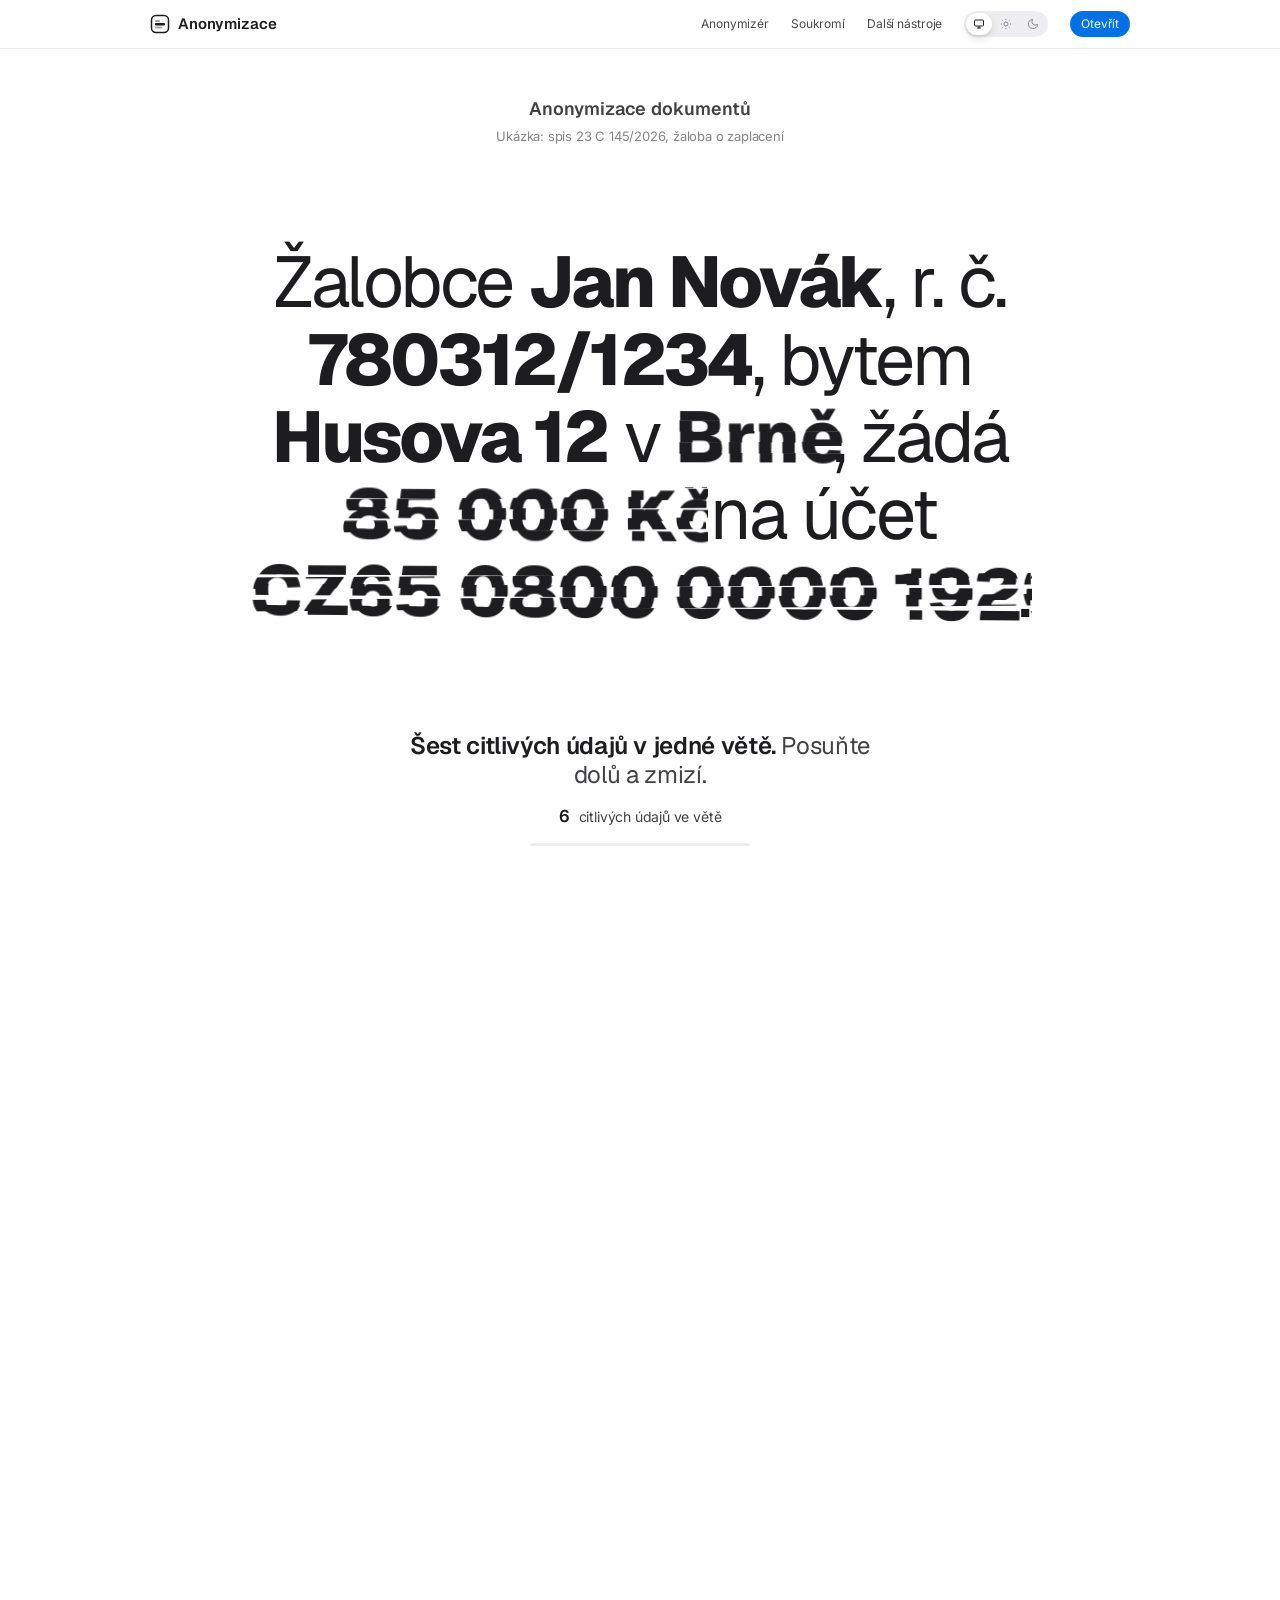
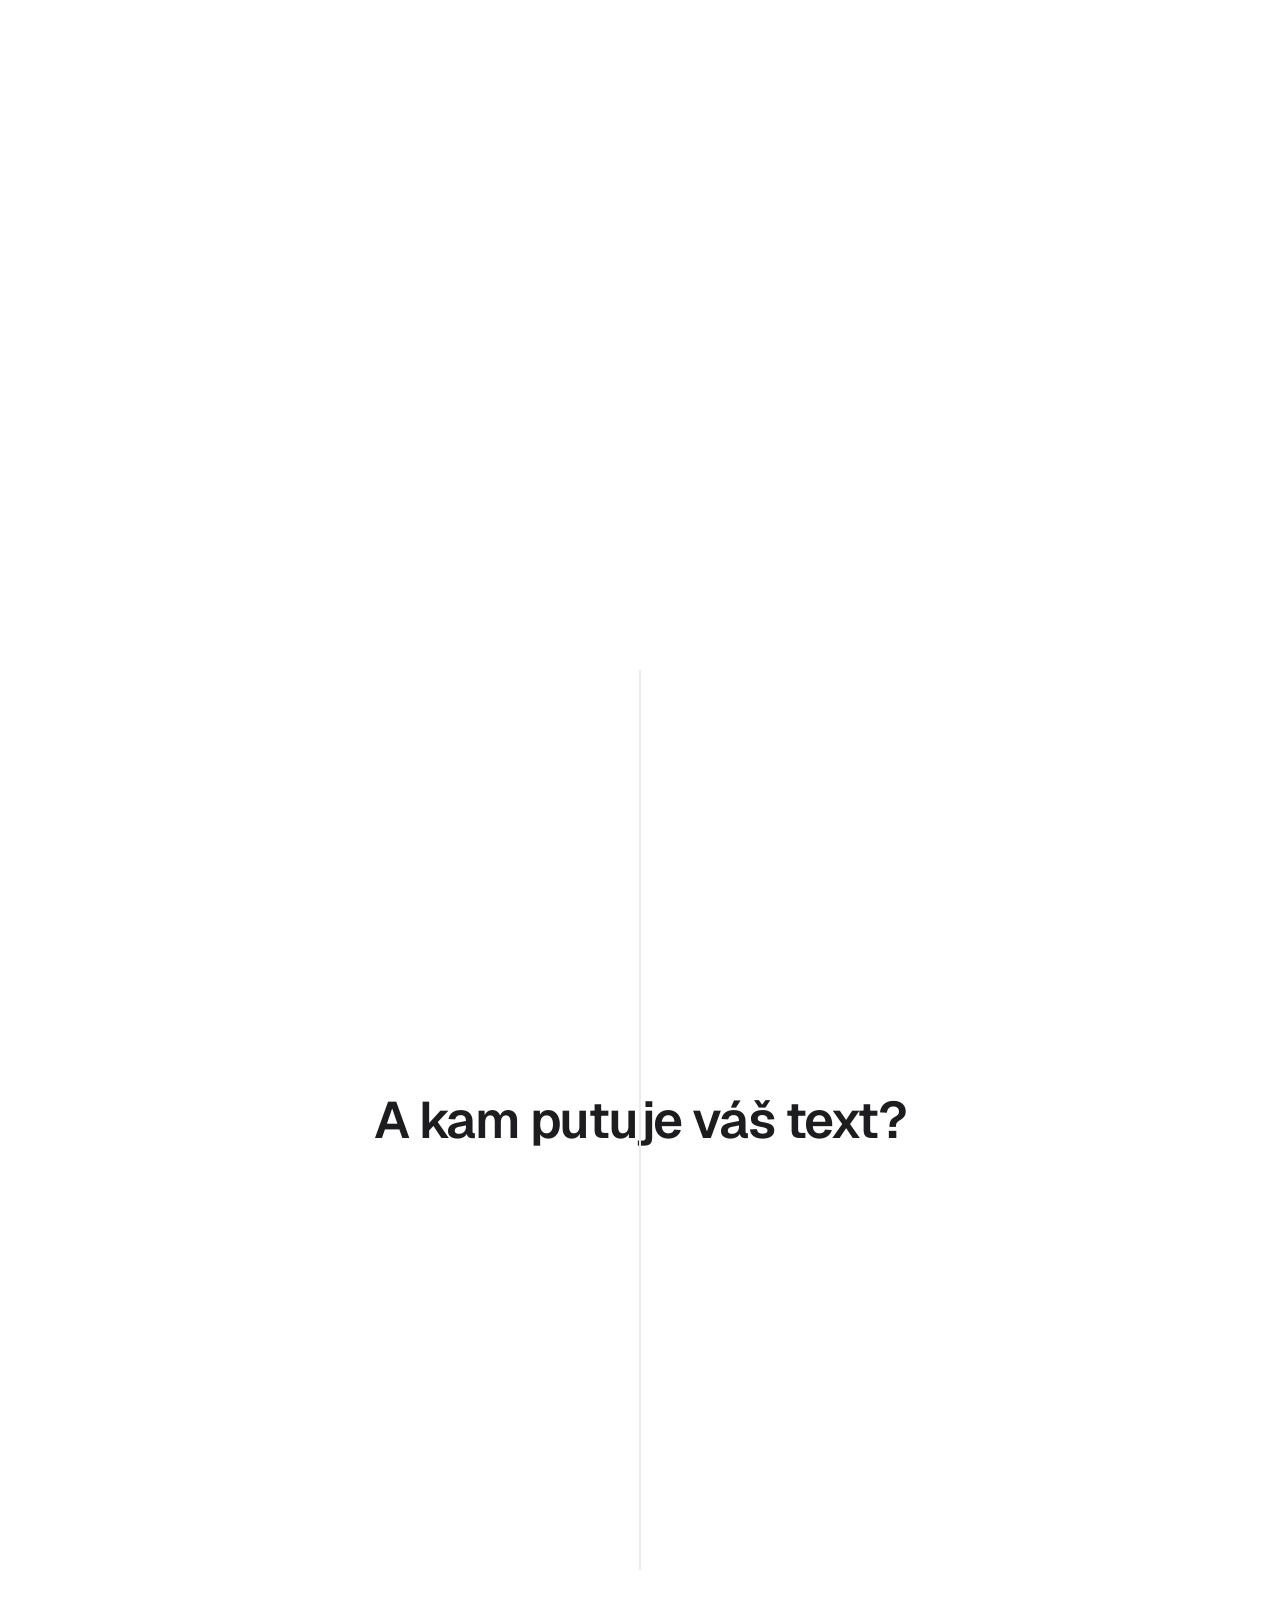
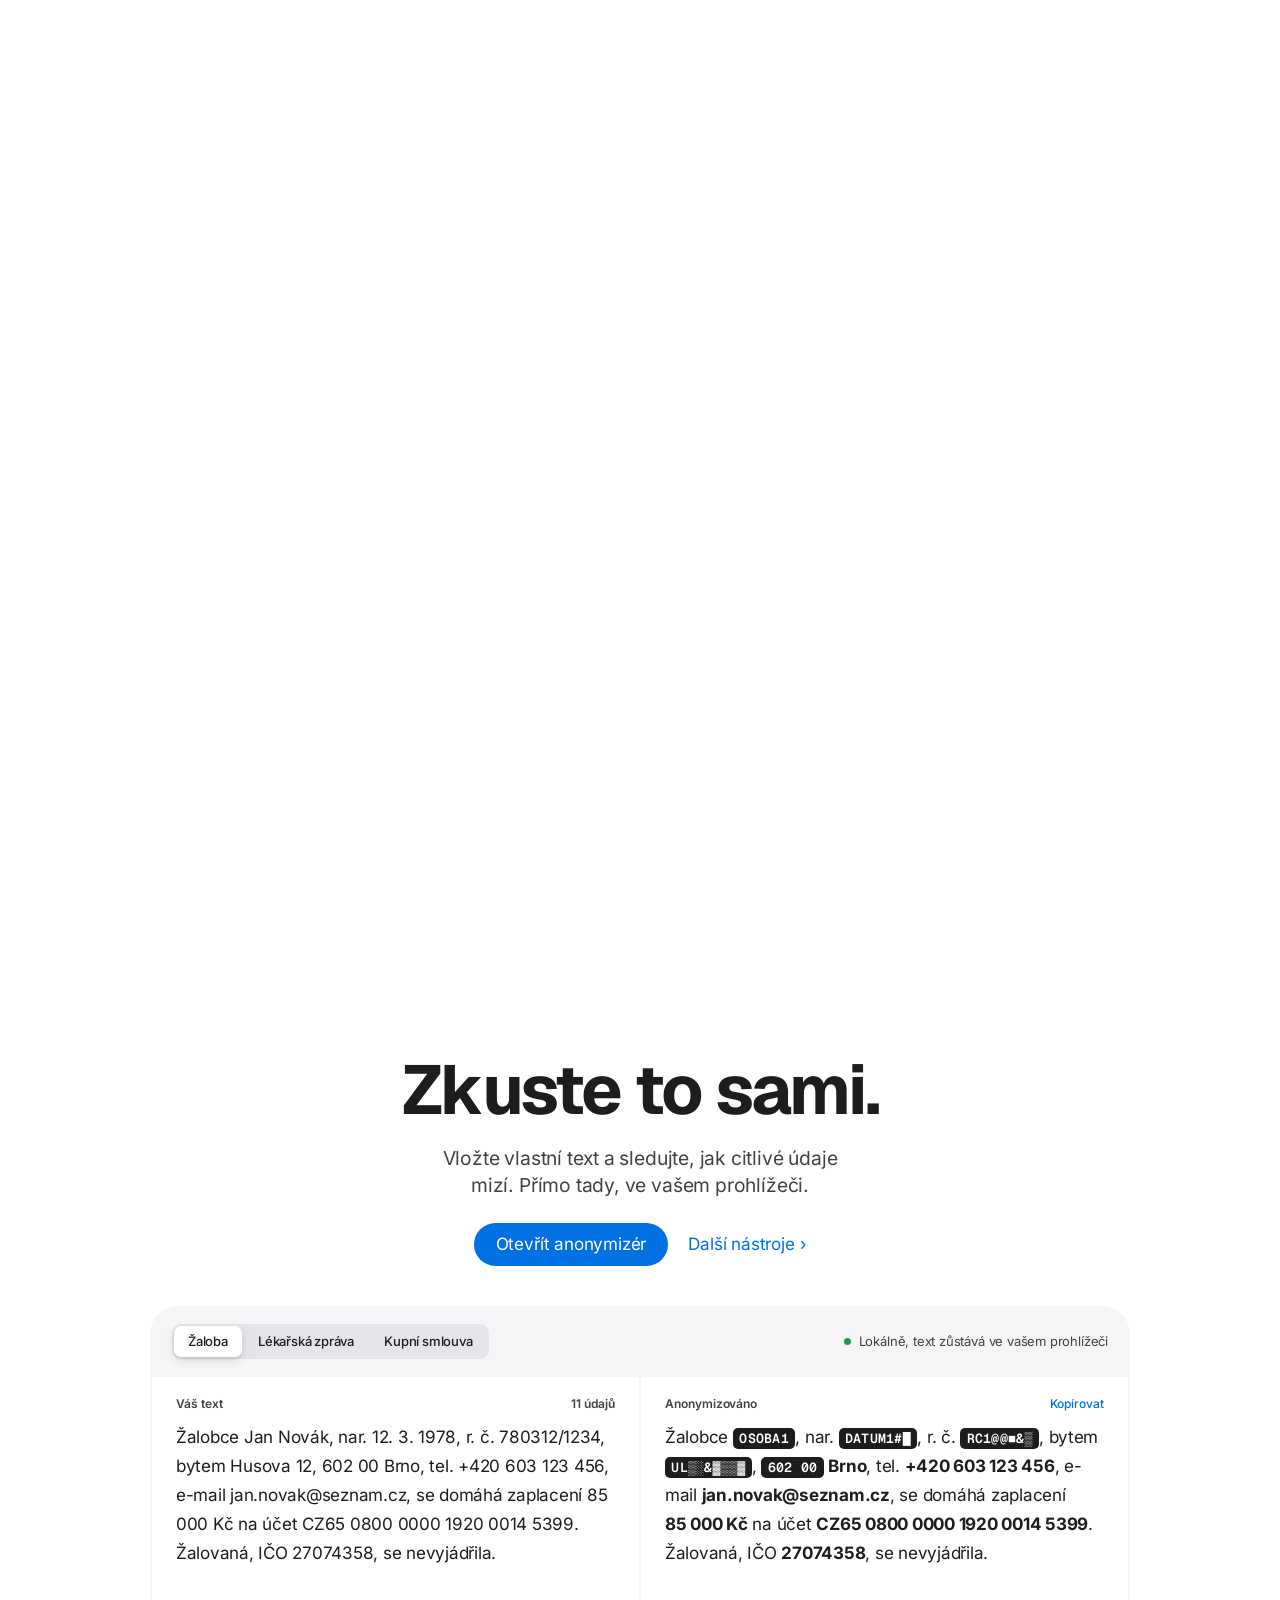
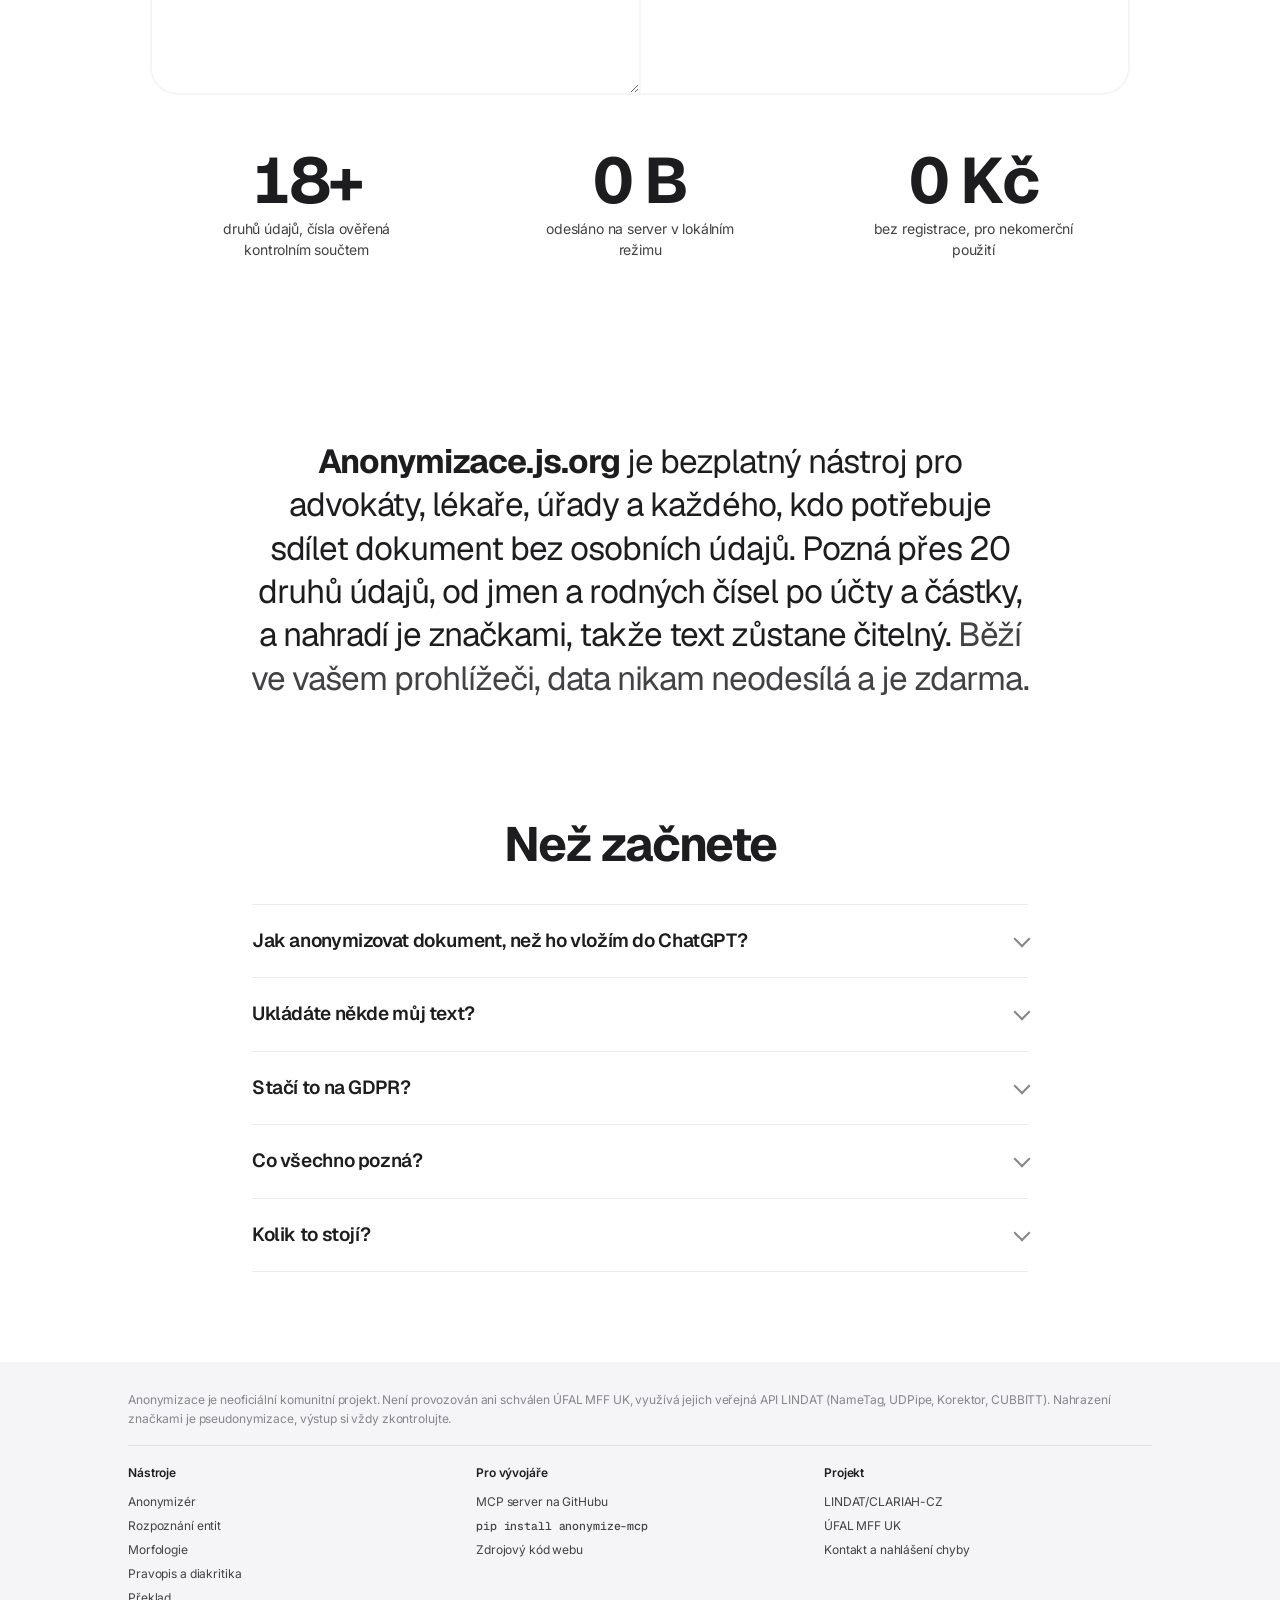
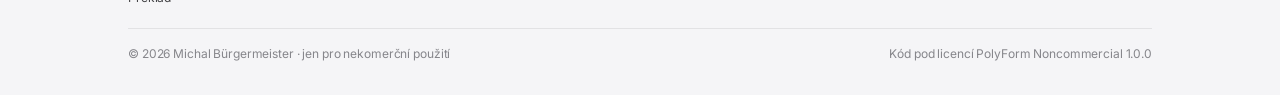
==== commit f75d6b3b: "Web ve složce web/: testy enginu v CI, workflow pro GitHub Pages, odkazy a README Co-Authored-By: Cl" ====
--- a/web/index.html
+++ b/web/index.html
@@ -128,7 +128,7 @@
   <p class="f-note">Anonymizace je neoficiální komunitní projekt. Není provozován ani schválen ÚFAL MFF UK, využívá jejich veřejná API LINDAT (NameTag, UDPipe, Korektor, CUBBITT). Nahrazení značkami je pseudonymizace, výstup si vždy zkontrolujte.</p>
   <div class="f-cols">
     <div><h2>Nástroje</h2><a href="anonymize.html">Anonymizér</a><a href="nastroje.html#ner">Rozpoznání entit</a><a href="nastroje.html#morf">Morfologie</a><a href="nastroje.html#korek">Pravopis a diakritika</a><a href="nastroje.html#prek">Překlad</a></div>
-    <div><h2>Pro vývojáře</h2><a href="https://github.com/Buggy1111/anonymize-mcp" rel="noopener">MCP server na GitHubu</a><a href="https://pypi.org/project/anonymize-mcp/" rel="noopener"><code>pip install anonymize-mcp</code></a><a href="https://github.com/Buggy1111/czech-nlp-toolkit" rel="noopener">Zdrojový kód webu</a></div>
+    <div><h2>Pro vývojáře</h2><a href="https://github.com/Buggy1111/anonymize-mcp" rel="noopener">MCP server na GitHubu</a><a href="https://pypi.org/project/anonymize-mcp/" rel="noopener"><code>pip install anonymize-mcp</code></a><a href="https://github.com/Buggy1111/anonymize-mcp/tree/main/web" rel="noopener">Zdrojový kód webu</a></div>
     <div><h2>Projekt</h2><a href="https://lindat.mff.cuni.cz/" rel="noopener">LINDAT/CLARIAH-CZ</a><a href="https://ufal.mff.cuni.cz/" rel="noopener">ÚFAL MFF UK</a><a href="mailto:michalbugy12@gmail.com?subject=Anonymizace%20%E2%80%93%20zp%C4%9Btn%C3%A1%20vazba">Kontakt a nahlášení chyby</a></div>
   </div>
   <div class="f-bottom"><span>© 2026 Michal Bürgermeister · jen pro nekomerční použití</span><span>Kód pod licencí PolyForm Noncommercial 1.0.0</span></div>
